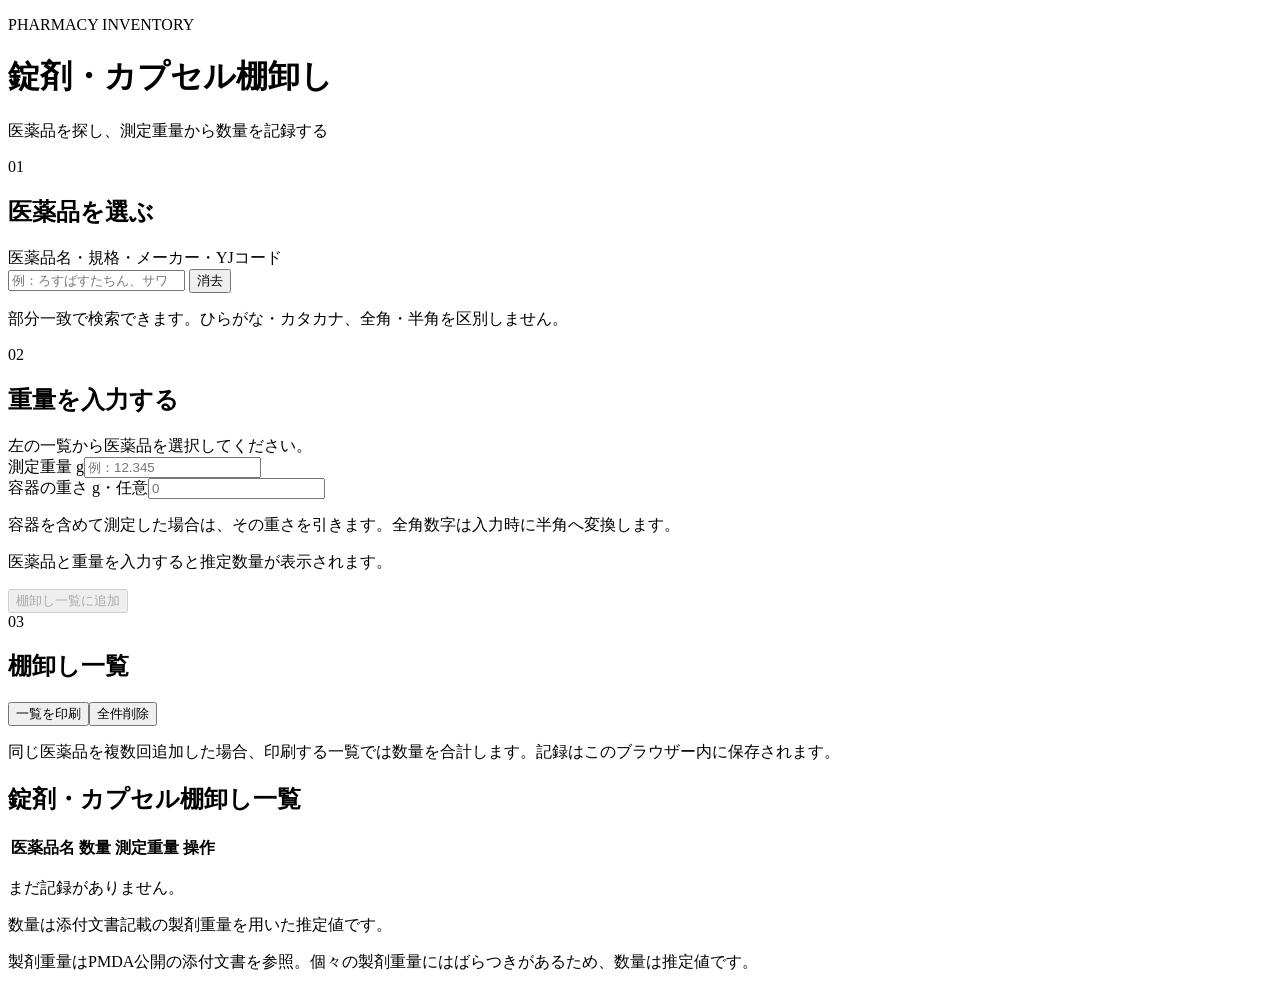
==== index.html @ 05b9a173 "Add index.html for tablet inventory site" ====
<!doctype html>
<html lang="ja">
<head>
  <meta charset="utf-8">
  <meta name="viewport" content="width=device-width, initial-scale=1">
  <meta name="theme-color" content="#183b4d">
  <title>錠剤・カプセル棚卸し</title>
  <link rel="stylesheet" href="style.css">
</head>
<body>
  <header class="site-header">
    <div class="shell header-inner">
      <div>
        <p class="eyebrow">PHARMACY INVENTORY</p>
        <h1>錠剤・カプセル棚卸し</h1>
        <p class="lead">医薬品を探し、測定重量から数量を記録する</p>
      </div>
      <div class="header-stats" id="coverage" aria-live="polite"></div>
    </div>
  </header>

  <main class="shell main-grid">
    <section class="panel search-panel" aria-labelledby="search-heading">
      <div class="panel-heading">
        <div><span class="step">01</span><h2 id="search-heading">医薬品を選ぶ</h2></div>
        <span class="muted" id="result-count"></span>
      </div>
      <label for="search">医薬品名・規格・メーカー・YJコード</label>
      <div class="search-wrap">
        <input id="search" type="search" autocomplete="off" placeholder="例：ろすばすたちん、サワイ、5mg" aria-controls="results">
        <button id="clear-search" class="text-button" type="button">消去</button>
      </div>
      <p class="hint">部分一致で検索できます。ひらがな・カタカナ、全角・半角を区別しません。</p>
      <div id="results" class="results" role="listbox" aria-label="医薬品の検索結果"></div>
    </section>

    <section class="panel measure-panel" aria-labelledby="measure-heading">
      <div class="panel-heading"><div><span class="step">02</span><h2 id="measure-heading">重量を入力する</h2></div></div>
      <div id="selected" class="selected empty">左の一覧から医薬品を選択してください。</div>
      <form id="measure-form" novalidate>
        <div class="fields">
          <div><label for="gross">測定重量 <span class="unit">g</span></label><input id="gross" class="numeric" inputmode="decimal" autocomplete="off" placeholder="例：12.345" required></div>
          <div><label for="tare">容器の重さ <span class="unit">g・任意</span></label><input id="tare" class="numeric" inputmode="decimal" autocomplete="off" placeholder="0"></div>
        </div>
        <p class="hint">容器を含めて測定した場合は、その重さを引きます。全角数字は入力時に半角へ変換します。</p>
        <div id="calculation" class="calculation" aria-live="polite">医薬品と重量を入力すると推定数量が表示されます。</div>
        <p id="form-error" class="error" role="alert"></p>
        <button id="add" class="primary-button" type="submit" disabled>棚卸し一覧に追加</button>
      </form>
    </section>

    <section class="panel ledger-panel" aria-labelledby="ledger-heading">
      <div class="panel-heading ledger-heading">
        <div><span class="step">03</span><h2 id="ledger-heading">棚卸し一覧</h2></div>
        <div class="actions"><button id="print" type="button" class="secondary-button">一覧を印刷</button><button id="clear-ledger" type="button" class="text-button danger">全件削除</button></div>
      </div>
      <p class="hint no-print">同じ医薬品を複数回追加した場合、印刷する一覧では数量を合計します。記録はこのブラウザー内に保存されます。</p>
      <div class="print-only print-title"><h2>錠剤・カプセル棚卸し一覧</h2><p id="printed-at"></p></div>
      <div class="table-wrap"><table><thead><tr><th scope="col">医薬品名</th><th scope="col">数量</th><th scope="col" class="no-print">測定重量</th><th scope="col" class="no-print">操作</th></tr></thead><tbody id="ledger"></tbody></table></div>
      <p id="ledger-empty" class="empty-ledger">まだ記録がありません。</p>
      <p id="ledger-total" class="ledger-total"></p>
      <p class="print-only print-note">数量は添付文書記載の製剤重量を用いた推定値です。</p>
    </section>
  </main>

  <footer class="shell footer no-print">製剤重量はPMDA公開の添付文書を参照。個々の製剤重量にはばらつきがあるため、数量は推定値です。<span id="data-date"></span></footer>
  <script src="app.js" defer></script>
</body>
</html>
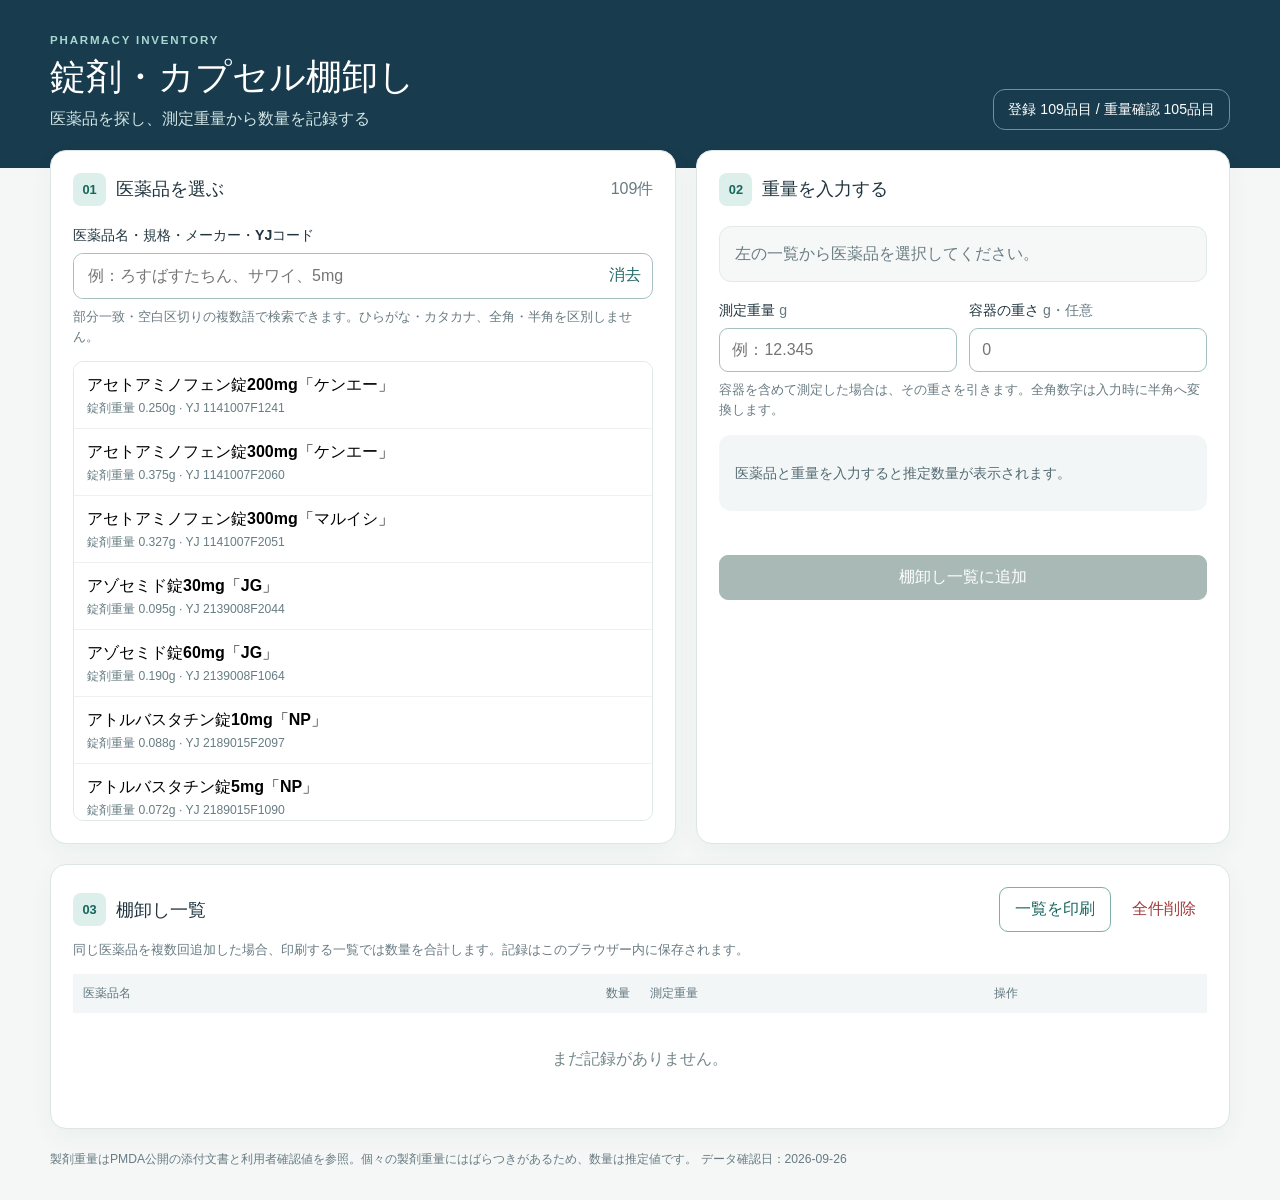
==== commit e79d7ae8: "入力案内と登録通知を改善" ====
--- a/index.html
+++ b/index.html
@@ -30,7 +30,7 @@
         <input id="search" type="search" autocomplete="off" placeholder="例：ろすばすたちん、サワイ、5mg" aria-controls="results">
         <button id="clear-search" class="text-button" type="button">消去</button>
       </div>
-      <p class="hint">部分一致で検索できます。ひらがな・カタカナ、全角・半角を区別しません。</p>
+      <p class="hint">部分一致・空白区切りの複数語で検索できます。ひらがな・カタカナ、全角・半角を区別しません。</p>
       <div id="results" class="results" role="listbox" aria-label="医薬品の検索結果"></div>
     </section>
 
@@ -46,6 +46,7 @@
         <div id="calculation" class="calculation" aria-live="polite">医薬品と重量を入力すると推定数量が表示されます。</div>
         <p id="form-error" class="error" role="alert"></p>
         <button id="add" class="primary-button" type="submit" disabled>棚卸し一覧に追加</button>
+        <p id="form-status" class="form-status" role="status" aria-live="polite"></p>
       </form>
     </section>
 
@@ -59,11 +60,11 @@
       <div class="table-wrap"><table><thead><tr><th scope="col">医薬品名</th><th scope="col">数量</th><th scope="col" class="no-print">測定重量</th><th scope="col" class="no-print">操作</th></tr></thead><tbody id="ledger"></tbody></table></div>
       <p id="ledger-empty" class="empty-ledger">まだ記録がありません。</p>
       <p id="ledger-total" class="ledger-total"></p>
-      <p class="print-only print-note">数量は添付文書記載の製剤重量を用いた推定値です。</p>
+      <p class="print-only print-note">数量は登録した1錠・1カプセル当たりの重量から算出した推定値です。</p>
     </section>
   </main>
 
-  <footer class="shell footer no-print">製剤重量はPMDA公開の添付文書を参照。個々の製剤重量にはばらつきがあるため、数量は推定値です。<span id="data-date"></span></footer>
+  <footer class="shell footer no-print">製剤重量はPMDA公開の添付文書と利用者確認値を参照。個々の製剤重量にはばらつきがあるため、数量は推定値です。<span id="data-date"></span></footer>
   <script src="app.js" defer></script>
 </body>
 </html>
--- a/style.css
+++ b/style.css
@@ -0,0 +1 @@
+:root{font-family:"Noto Sans JP","Yu Gothic",Meiryo,sans-serif;color:#20343e;background:#f4f7f6;font-synthesis:none}*{box-sizing:border-box}body{margin:0}button,input{font:inherit}button{cursor:pointer}.shell{width:min(1180px,calc(100% - 32px));margin-inline:auto}.site-header{background:#183b4d;color:#fff;padding:34px 0 38px}.header-inner{display:flex;justify-content:space-between;gap:24px;align-items:end}.eyebrow{font-size:.72rem;letter-spacing:.16em;color:#a9d8d3;font-weight:700;margin:0 0 8px}h1{font-size:clamp(1.6rem,4vw,2.25rem);line-height:1.3;margin:0}.lead{margin:8px 0 0;color:#d1e5e5}.header-stats{border:1px solid #6a939a;border-radius:12px;padding:10px 14px;white-space:nowrap;font-size:.88rem}.main-grid{display:grid;grid-template-columns:minmax(0,1.08fr) minmax(0,.92fr);gap:20px;margin-top:-18px;padding-bottom:20px}.panel{background:#fff;border:1px solid #dce6e5;border-radius:16px;padding:22px;box-shadow:0 8px 25px #173b4d0b}.panel-heading{display:flex;align-items:center;justify-content:space-between;gap:12px;margin-bottom:20px}.panel-heading>div:first-child{display:flex;align-items:center;gap:10px}.step{display:inline-grid;place-items:center;background:#dcefeb;color:#17665d;border-radius:8px;width:33px;height:33px;font-size:.8rem;font-weight:800}h2{font-size:1.13rem;margin:0}.muted,.hint,.footer{color:#687b82}.hint{font-size:.79rem;line-height:1.6;margin:8px 0 14px}label{display:block;font-weight:700;font-size:.88rem;margin-bottom:8px}.unit{font-weight:400;color:#657a80}.search-wrap{display:flex;border:1px solid #a6bfc0;border-radius:10px;overflow:hidden;align-items:center}.search-wrap:focus-within,input:focus{outline:2px solid #4ba99c;outline-offset:1px}.search-wrap input{border:0;min-width:0;flex:1;padding:13px 14px;outline:0}.search-wrap input:focus{outline:0}.text-button{border:0;background:none;color:#226a68;padding:9px 11px;font-weight:700}.text-button:hover{text-decoration:underline}.results{max-height:460px;overflow:auto;border:1px solid #e0e8e8;border-radius:10px}.result{display:block;width:100%;text-align:left;border:0;border-bottom:1px solid #edf1f1;background:white;padding:11px 13px}.result:last-child{border:0}.result:hover,.result:focus-visible{background:#e8f5f1}.result.active{background:#e0f3ec;box-shadow:inset 3px 0 #248b75}.result-name{display:block;font-weight:700;line-height:1.5}.result-meta{display:block;color:#667d83;font-size:.76rem;margin-top:3px}.results-message{padding:18px;color:#667d83;font-size:.88rem}.selected{border:1px solid #c7dfd8;background:#f1faf6;border-radius:12px;padding:15px;margin-bottom:19px;line-height:1.5}.selected.empty{color:#6a7d82;background:#f6f8f8;border-color:#e1e9e9}.selected strong{display:block}.selected small{display:block;margin-top:6px;color:#526f73}.selected a{color:#176b68}.fields{display:grid;grid-template-columns:1fr 1fr;gap:12px}.fields input{width:100%;border:1px solid #a6bfc0;border-radius:9px;padding:12px}.calculation{min-height:76px;display:flex;align-items:center;background:#f3f6f7;border-radius:12px;padding:16px;margin:15px 0;font-size:.9rem;color:#526a71}.calculation.ready{background:#e5f3ec;color:#174f46}.calculation strong{font-size:1.35rem}.calculation.warning{background:#fff4dc;color:#694d18}.error{color:#b02f2f;min-height:1.2em;font-size:.82rem}.primary-button,.secondary-button{border-radius:9px;font-weight:700;padding:11px 15px}.primary-button{width:100%;color:#fff;background:#196b61;border:1px solid #196b61}.primary-button:hover:enabled{background:#12564e}.primary-button:disabled{background:#a8b9b6;border-color:#a8b9b6;cursor:not-allowed}.ledger-panel{grid-column:1/-1}.ledger-heading{margin-bottom:8px}.actions{display:flex;align-items:center;gap:10px}.secondary-button{color:#17665d;background:#fff;border:1px solid #7eafa6}.secondary-button:hover{background:#eef8f4}.danger{color:#a13c3c}.table-wrap{overflow-x:auto}table{width:100%;border-collapse:collapse}th{color:#627780;font-size:.78rem;text-align:left;background:#f2f6f6;padding:11px 10px}th:nth-child(2),td:nth-child(2){text-align:right;white-space:nowrap}td{padding:12px 10px;border-bottom:1px solid #edf1f1;vertical-align:middle;font-size:.9rem}td small{display:block;color:#6c8186;font-size:.76rem;margin-top:3px}td:last-child{text-align:right}.remove{border:0;background:#fff;color:#9e4a4a;font-weight:700;padding:7px}.empty-ledger{text-align:center;color:#75878b;padding:20px}.ledger-total{text-align:right;font-weight:700;margin:16px 0 0}.footer{font-size:.76rem;line-height:1.7;padding-bottom:30px}.print-only{display:none}@media(max-width:780px){.header-inner{align-items:start;flex-direction:column}.main-grid{grid-template-columns:1fr}.ledger-panel{grid-column:auto}.panel{padding:17px}.header-stats{white-space:normal}.results{max-height:310px}.ledger-heading{align-items:start;flex-direction:column}.actions{width:100%;justify-content:space-between}}@media print{@page{size:A4;margin:15mm}body{background:#fff;color:#000}.site-header,.search-panel,.measure-panel,.no-print,.footer,.actions,.remove{display:none!important}.shell{width:100%}.main-grid{display:block;margin:0;padding:0}.panel{border:0;box-shadow:none;padding:0}.ledger-panel>.panel-heading{display:none}.print-only{display:block}.print-title h2{font-size:18pt;margin-bottom:5mm}.print-title p{font-size:9pt}.table-wrap{overflow:visible}th,td{padding:7px 5px;color:#000;border-bottom:1px solid #bbb}th{background:none}.ledger-total{font-size:10pt}.print-note{font-size:8pt;margin-top:8mm}tr{break-inside:avoid}}
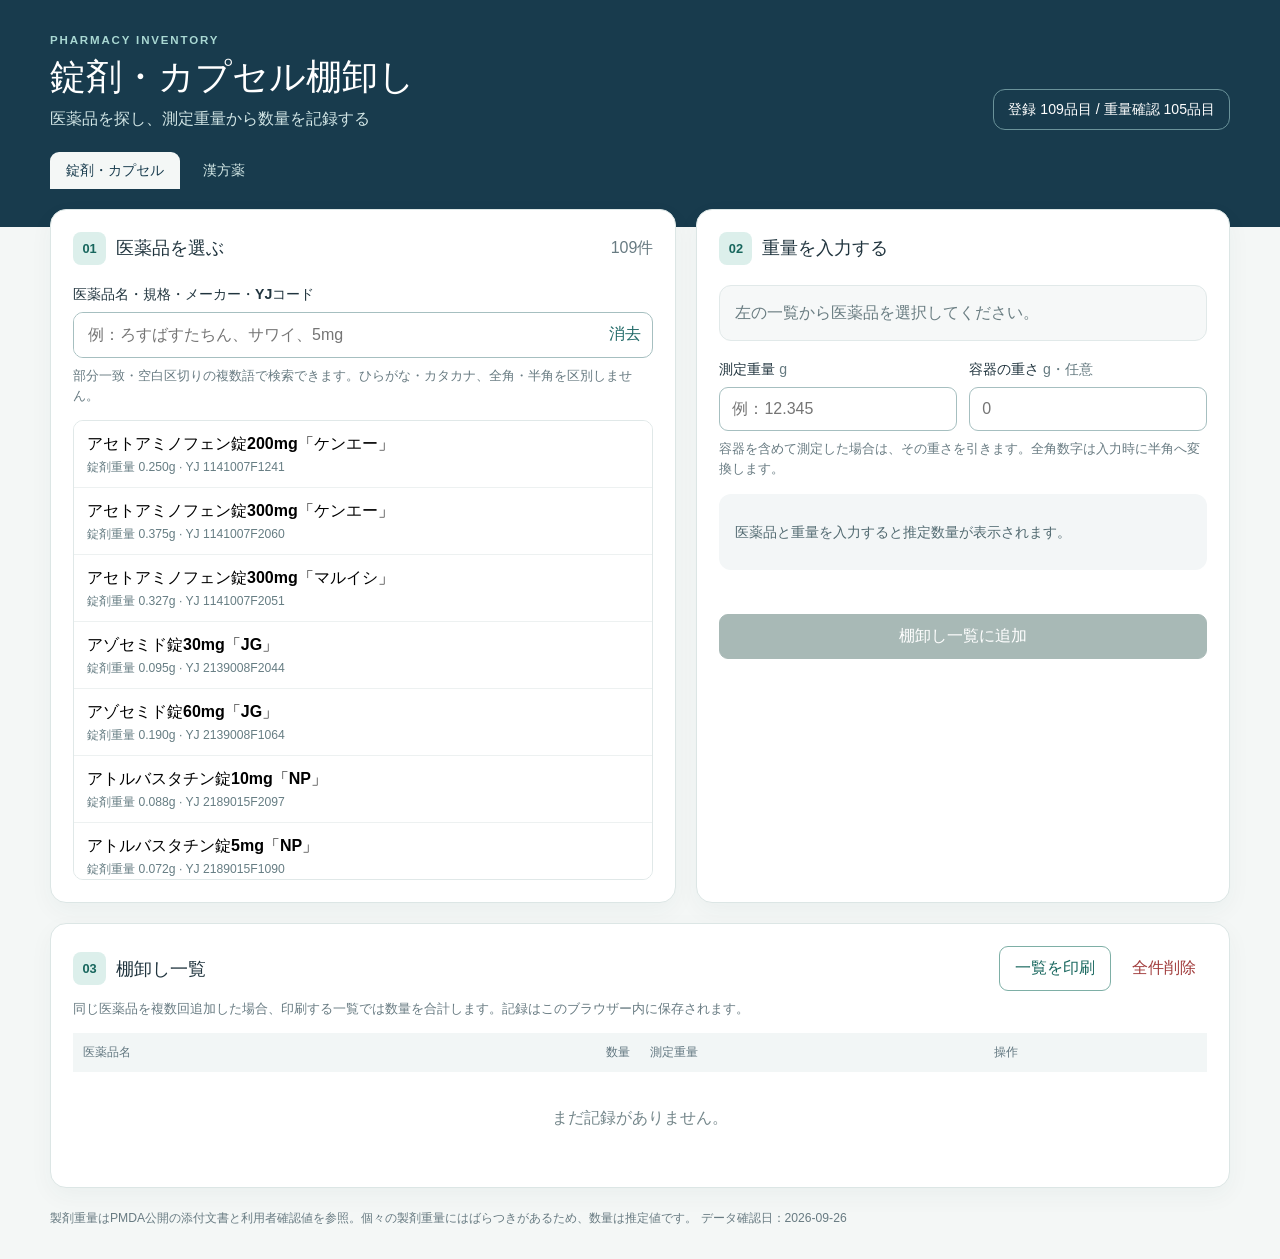
==== commit ae41ce67: "漢方薬タブと棚卸し説明を追加" ====
--- a/index.html
+++ b/index.html
@@ -5,7 +5,7 @@
   <meta name="viewport" content="width=device-width, initial-scale=1">
   <meta name="theme-color" content="#183b4d">
   <title>錠剤・カプセル棚卸し</title>
-  <link rel="stylesheet" href="style.css">
+  <link rel="stylesheet" href="style.css?v=6">
 </head>
 <body>
   <header class="site-header">
@@ -17,6 +17,10 @@
       </div>
       <div class="header-stats" id="coverage" aria-live="polite"></div>
     </div>
+    <nav class="shell site-tabs" aria-label="棚卸しの種類">
+      <a href="index.html" aria-current="page">錠剤・カプセル</a>
+      <a href="kanpo.html">漢方薬</a>
+    </nav>
   </header>
 
   <main class="shell main-grid">
@@ -38,6 +42,12 @@
       <div class="panel-heading"><div><span class="step">02</span><h2 id="measure-heading">重量を入力する</h2></div></div>
       <div id="selected" class="selected empty">左の一覧から医薬品を選択してください。</div>
       <form id="measure-form" novalidate>
+        <div id="manual-weight-field" class="manual-weight-field" hidden>
+          <label for="manual-weight">実測した1錠・1カプセルの重量 <span class="unit">g</span></label>
+          <input id="manual-weight" class="numeric" inputmode="decimal" autocomplete="off" placeholder="例：0.185" aria-describedby="manual-weight-hint">
+          <p id="manual-weight-hint" class="hint">1個だけを容器の重さを除いて量ってください。一覧に追加すると、このブラウザーに重量を保存します。製剤ごとの重量差に注意してください。</p>
+          <button id="clear-manual-weight" class="text-button clear-manual-weight" type="button" hidden>保存済みの実測重量を消去</button>
+        </div>
         <div class="fields">
           <div><label for="gross">測定重量 <span class="unit">g</span></label><input id="gross" class="numeric" inputmode="decimal" autocomplete="off" placeholder="例：12.345" required></div>
           <div><label for="tare">容器の重さ <span class="unit">g・任意</span></label><input id="tare" class="numeric" inputmode="decimal" autocomplete="off" placeholder="0"></div>
@@ -60,11 +70,11 @@
       <div class="table-wrap"><table><thead><tr><th scope="col">医薬品名</th><th scope="col">数量</th><th scope="col" class="no-print">測定重量</th><th scope="col" class="no-print">操作</th></tr></thead><tbody id="ledger"></tbody></table></div>
       <p id="ledger-empty" class="empty-ledger">まだ記録がありません。</p>
       <p id="ledger-total" class="ledger-total"></p>
-      <p class="print-only print-note">数量は登録した1錠・1カプセル当たりの重量から算出した推定値です。</p>
+      <p class="print-only print-note">数量は登録した1錠・1カプセル当たりの重量から算出した推定値です。「実測」は1個の測定重量を使用しています。</p>
     </section>
   </main>
 
   <footer class="shell footer no-print">製剤重量はPMDA公開の添付文書と利用者確認値を参照。個々の製剤重量にはばらつきがあるため、数量は推定値です。<span id="data-date"></span></footer>
-  <script src="app.js" defer></script>
+  <script src="app.js?v=5" defer></script>
 </body>
 </html>
--- a/style.css
+++ b/style.css
@@ -1 +1,2 @@
-:root{font-family:"Noto Sans JP","Yu Gothic",Meiryo,sans-serif;color:#20343e;background:#f4f7f6;font-synthesis:none}*{box-sizing:border-box}body{margin:0}button,input{font:inherit}button{cursor:pointer}.shell{width:min(1180px,calc(100% - 32px));margin-inline:auto}.site-header{background:#183b4d;color:#fff;padding:34px 0 38px}.header-inner{display:flex;justify-content:space-between;gap:24px;align-items:end}.eyebrow{font-size:.72rem;letter-spacing:.16em;color:#a9d8d3;font-weight:700;margin:0 0 8px}h1{font-size:clamp(1.6rem,4vw,2.25rem);line-height:1.3;margin:0}.lead{margin:8px 0 0;color:#d1e5e5}.header-stats{border:1px solid #6a939a;border-radius:12px;padding:10px 14px;white-space:nowrap;font-size:.88rem}.main-grid{display:grid;grid-template-columns:minmax(0,1.08fr) minmax(0,.92fr);gap:20px;margin-top:-18px;padding-bottom:20px}.panel{background:#fff;border:1px solid #dce6e5;border-radius:16px;padding:22px;box-shadow:0 8px 25px #173b4d0b}.panel-heading{display:flex;align-items:center;justify-content:space-between;gap:12px;margin-bottom:20px}.panel-heading>div:first-child{display:flex;align-items:center;gap:10px}.step{display:inline-grid;place-items:center;background:#dcefeb;color:#17665d;border-radius:8px;width:33px;height:33px;font-size:.8rem;font-weight:800}h2{font-size:1.13rem;margin:0}.muted,.hint,.footer{color:#687b82}.hint{font-size:.79rem;line-height:1.6;margin:8px 0 14px}label{display:block;font-weight:700;font-size:.88rem;margin-bottom:8px}.unit{font-weight:400;color:#657a80}.search-wrap{display:flex;border:1px solid #a6bfc0;border-radius:10px;overflow:hidden;align-items:center}.search-wrap:focus-within,input:focus{outline:2px solid #4ba99c;outline-offset:1px}.search-wrap input{border:0;min-width:0;flex:1;padding:13px 14px;outline:0}.search-wrap input:focus{outline:0}.text-button{border:0;background:none;color:#226a68;padding:9px 11px;font-weight:700}.text-button:hover{text-decoration:underline}.results{max-height:460px;overflow:auto;border:1px solid #e0e8e8;border-radius:10px}.result{display:block;width:100%;text-align:left;border:0;border-bottom:1px solid #edf1f1;background:white;padding:11px 13px}.result:last-child{border:0}.result:hover,.result:focus-visible{background:#e8f5f1}.result.active{background:#e0f3ec;box-shadow:inset 3px 0 #248b75}.result-name{display:block;font-weight:700;line-height:1.5}.result-meta{display:block;color:#667d83;font-size:.76rem;margin-top:3px}.results-message{padding:18px;color:#667d83;font-size:.88rem}.selected{border:1px solid #c7dfd8;background:#f1faf6;border-radius:12px;padding:15px;margin-bottom:19px;line-height:1.5}.selected.empty{color:#6a7d82;background:#f6f8f8;border-color:#e1e9e9}.selected strong{display:block}.selected small{display:block;margin-top:6px;color:#526f73}.selected a{color:#176b68}.fields{display:grid;grid-template-columns:1fr 1fr;gap:12px}.fields input{width:100%;border:1px solid #a6bfc0;border-radius:9px;padding:12px}.calculation{min-height:76px;display:flex;align-items:center;background:#f3f6f7;border-radius:12px;padding:16px;margin:15px 0;font-size:.9rem;color:#526a71}.calculation.ready{background:#e5f3ec;color:#174f46}.calculation strong{font-size:1.35rem}.calculation.warning{background:#fff4dc;color:#694d18}.error{color:#b02f2f;min-height:1.2em;font-size:.82rem}.primary-button,.secondary-button{border-radius:9px;font-weight:700;padding:11px 15px}.primary-button{width:100%;color:#fff;background:#196b61;border:1px solid #196b61}.primary-button:hover:enabled{background:#12564e}.primary-button:disabled{background:#a8b9b6;border-color:#a8b9b6;cursor:not-allowed}.ledger-panel{grid-column:1/-1}.ledger-heading{margin-bottom:8px}.actions{display:flex;align-items:center;gap:10px}.secondary-button{color:#17665d;background:#fff;border:1px solid #7eafa6}.secondary-button:hover{background:#eef8f4}.danger{color:#a13c3c}.table-wrap{overflow-x:auto}table{width:100%;border-collapse:collapse}th{color:#627780;font-size:.78rem;text-align:left;background:#f2f6f6;padding:11px 10px}th:nth-child(2),td:nth-child(2){text-align:right;white-space:nowrap}td{padding:12px 10px;border-bottom:1px solid #edf1f1;vertical-align:middle;font-size:.9rem}td small{display:block;color:#6c8186;font-size:.76rem;margin-top:3px}td:last-child{text-align:right}.remove{border:0;background:#fff;color:#9e4a4a;font-weight:700;padding:7px}.empty-ledger{text-align:center;color:#75878b;padding:20px}.ledger-total{text-align:right;font-weight:700;margin:16px 0 0}.footer{font-size:.76rem;line-height:1.7;padding-bottom:30px}.print-only{display:none}@media(max-width:780px){.header-inner{align-items:start;flex-direction:column}.main-grid{grid-template-columns:1fr}.ledger-panel{grid-column:auto}.panel{padding:17px}.header-stats{white-space:normal}.results{max-height:310px}.ledger-heading{align-items:start;flex-direction:column}.actions{width:100%;justify-content:space-between}}@media print{@page{size:A4;margin:15mm}body{background:#fff;color:#000}.site-header,.search-panel,.measure-panel,.no-print,.footer,.actions,.remove{display:none!important}.shell{width:100%}.main-grid{display:block;margin:0;padding:0}.panel{border:0;box-shadow:none;padding:0}.ledger-panel>.panel-heading{display:none}.print-only{display:block}.print-title h2{font-size:18pt;margin-bottom:5mm}.print-title p{font-size:9pt}.table-wrap{overflow:visible}th,td{padding:7px 5px;color:#000;border-bottom:1px solid #bbb}th{background:none}.ledger-total{font-size:10pt}.print-note{font-size:8pt;margin-top:8mm}tr{break-inside:avoid}}
+:root{font-family:"Noto Sans JP","Yu Gothic",Meiryo,sans-serif;color:#20343e;background:#f4f7f6;font-synthesis:none}*{box-sizing:border-box}body{margin:0}button,input{font:inherit}button{cursor:pointer}.shell{width:min(1180px,calc(100% - 32px));margin-inline:auto}.site-header{background:#183b4d;color:#fff;padding:34px 0 38px}.header-inner{display:flex;justify-content:space-between;gap:24px;align-items:end}.eyebrow{font-size:.72rem;letter-spacing:.16em;color:#a9d8d3;font-weight:700;margin:0 0 8px}h1{font-size:clamp(1.6rem,4vw,2.25rem);line-height:1.3;margin:0}.lead{margin:8px 0 0;color:#d1e5e5}.header-stats{border:1px solid #6a939a;border-radius:12px;padding:10px 14px;white-space:nowrap;font-size:.88rem}.main-grid{display:grid;grid-template-columns:minmax(0,1.08fr) minmax(0,.92fr);gap:20px;margin-top:-18px;padding-bottom:20px}.panel{background:#fff;border:1px solid #dce6e5;border-radius:16px;padding:22px;box-shadow:0 8px 25px #173b4d0b}.panel-heading{display:flex;align-items:center;justify-content:space-between;gap:12px;margin-bottom:20px}.panel-heading>div:first-child{display:flex;align-items:center;gap:10px}.step{display:inline-grid;place-items:center;background:#dcefeb;color:#17665d;border-radius:8px;width:33px;height:33px;font-size:.8rem;font-weight:800}h2{font-size:1.13rem;margin:0}.muted,.hint,.footer{color:#687b82}.hint{font-size:.79rem;line-height:1.6;margin:8px 0 14px}label{display:block;font-weight:700;font-size:.88rem;margin-bottom:8px}.unit{font-weight:400;color:#657a80}.search-wrap{display:flex;border:1px solid #a6bfc0;border-radius:10px;overflow:hidden;align-items:center}.search-wrap:focus-within,input:focus{outline:2px solid #4ba99c;outline-offset:1px}.search-wrap input{border:0;min-width:0;flex:1;padding:13px 14px;outline:0}.search-wrap input:focus{outline:0}.text-button{border:0;background:none;color:#226a68;padding:9px 11px;font-weight:700}.text-button:hover{text-decoration:underline}.results{max-height:460px;overflow:auto;border:1px solid #e0e8e8;border-radius:10px}.result{display:block;width:100%;text-align:left;border:0;border-bottom:1px solid #edf1f1;background:white;padding:11px 13px}.result:last-child{border:0}.result:hover,.result:focus-visible{background:#e8f5f1}.result.active{background:#e0f3ec;box-shadow:inset 3px 0 #248b75}.result-name{display:block;font-weight:700;line-height:1.5}.result-meta{display:block;color:#667d83;font-size:.76rem;margin-top:3px}.results-message{padding:18px;color:#667d83;font-size:.88rem}.selected{border:1px solid #c7dfd8;background:#f1faf6;border-radius:12px;padding:15px;margin-bottom:19px;line-height:1.5}.selected.empty{color:#6a7d82;background:#f6f8f8;border-color:#e1e9e9}.selected strong{display:block}.selected small{display:block;margin-top:6px;color:#526f73}.selected a{color:#176b68}.manual-weight-field{border:1px solid #d2e6d9;background:#f4faf5;border-radius:10px;padding:14px;margin-bottom:17px}.manual-weight-field input{width:100%;border:1px solid #a6bfc0;border-radius:9px;padding:12px}.manual-weight-field .hint{margin:8px 0 0}.clear-manual-weight{padding:6px 0 0;font-size:.79rem}.fields{display:grid;grid-template-columns:1fr 1fr;gap:12px}.fields input{width:100%;border:1px solid #a6bfc0;border-radius:9px;padding:12px}.calculation{min-height:76px;display:flex;flex-direction:column;align-items:flex-start;justify-content:center;gap:3px;overflow-wrap:anywhere;background:#f3f6f7;border-radius:12px;padding:16px;margin:15px 0;font-size:.9rem;color:#526a71}.calculation.ready{background:#e5f3ec;color:#174f46}.calculation strong{font-size:1.5rem;line-height:1.3}.calculation small{font-size:.78rem;line-height:1.5}.calculation.warning{background:#fff4dc;color:#694d18}.form-status{min-height:1.4em;margin:10px 0 0;color:#17665d;font-size:.84rem;font-weight:700;line-height:1.5}.form-status:empty{display:none}.error{color:#b02f2f;min-height:1.2em;font-size:.82rem}.primary-button,.secondary-button{border-radius:9px;font-weight:700;padding:11px 15px}.primary-button{width:100%;color:#fff;background:#196b61;border:1px solid #196b61}.primary-button:hover:enabled{background:#12564e}.primary-button:disabled{background:#a8b9b6;border-color:#a8b9b6;cursor:not-allowed}.ledger-panel{grid-column:1/-1}.ledger-heading{margin-bottom:8px}.actions{display:flex;align-items:center;gap:10px}.secondary-button{color:#17665d;background:#fff;border:1px solid #7eafa6}.secondary-button:hover{background:#eef8f4}.danger{color:#a13c3c}.table-wrap{overflow-x:auto}table{width:100%;border-collapse:collapse}th{color:#627780;font-size:.78rem;text-align:left;background:#f2f6f6;padding:11px 10px}th:nth-child(2),td:nth-child(2){text-align:right;white-space:nowrap}td{padding:12px 10px;border-bottom:1px solid #edf1f1;vertical-align:middle;font-size:.9rem}td small{display:block;color:#6c8186;font-size:.76rem;margin-top:3px}td:last-child{text-align:right}.remove{border:0;background:#fff;color:#9e4a4a;font-weight:700;padding:7px}.empty-ledger{text-align:center;color:#75878b;padding:20px}.ledger-total{text-align:right;font-weight:700;margin:16px 0 0}.footer{font-size:.76rem;line-height:1.7;padding-bottom:30px}.print-only{display:none}@media(max-width:780px){.header-inner{align-items:start;flex-direction:column}.main-grid{grid-template-columns:1fr}.ledger-panel{grid-column:auto}.panel{padding:17px}.header-stats{white-space:normal}.results{max-height:310px}.ledger-heading{align-items:start;flex-direction:column}.actions{width:100%;justify-content:space-between}}@media print{@page{size:A4;margin:15mm}body{background:#fff;color:#000}.site-header,.search-panel,.measure-panel,.no-print,.footer,.actions,.remove{display:none!important}.shell{width:100%}.main-grid{display:block;margin:0;padding:0}.panel{border:0;box-shadow:none;padding:0}.ledger-panel>.panel-heading{display:none}.print-only{display:block}.print-title h2{font-size:18pt;margin-bottom:5mm}.print-title p{font-size:9pt}.table-wrap{overflow:visible}th,td{padding:7px 5px;color:#000;border-bottom:1px solid #bbb}th{background:none}.ledger-total{font-size:10pt}.print-note{font-size:8pt;margin-top:8mm}tr{break-inside:avoid}}
+.site-tabs{display:flex;gap:7px;margin-top:22px}.site-tabs a{display:inline-block;padding:9px 16px;border-radius:9px 9px 0 0;color:#d5e9e7;text-decoration:none;font-weight:700;font-size:.9rem}.site-tabs a:hover,.site-tabs a:focus-visible{background:#2c5661;color:#fff}.site-tabs a[aria-current="page"]{background:#f4f7f6;color:#183b4d}.packet-input{width:100%;border:1px solid #a6bfc0;border-radius:9px;padding:12px}.kanpo-table{min-width:640px}.kanpo-table th:nth-child(2),.kanpo-table td:nth-child(2){text-align:left;white-space:normal}.kanpo-table th:nth-child(n+3),.kanpo-table td:nth-child(n+3){text-align:right;white-space:nowrap}.kanpo-table td:first-child{white-space:nowrap;font-weight:700;color:#526f73}@media print{.kanpo-table{min-width:0}.kanpo-table td:first-child{color:#000}.kanpo-table th:nth-child(2),.kanpo-table td:nth-child(2){width:56%}}
